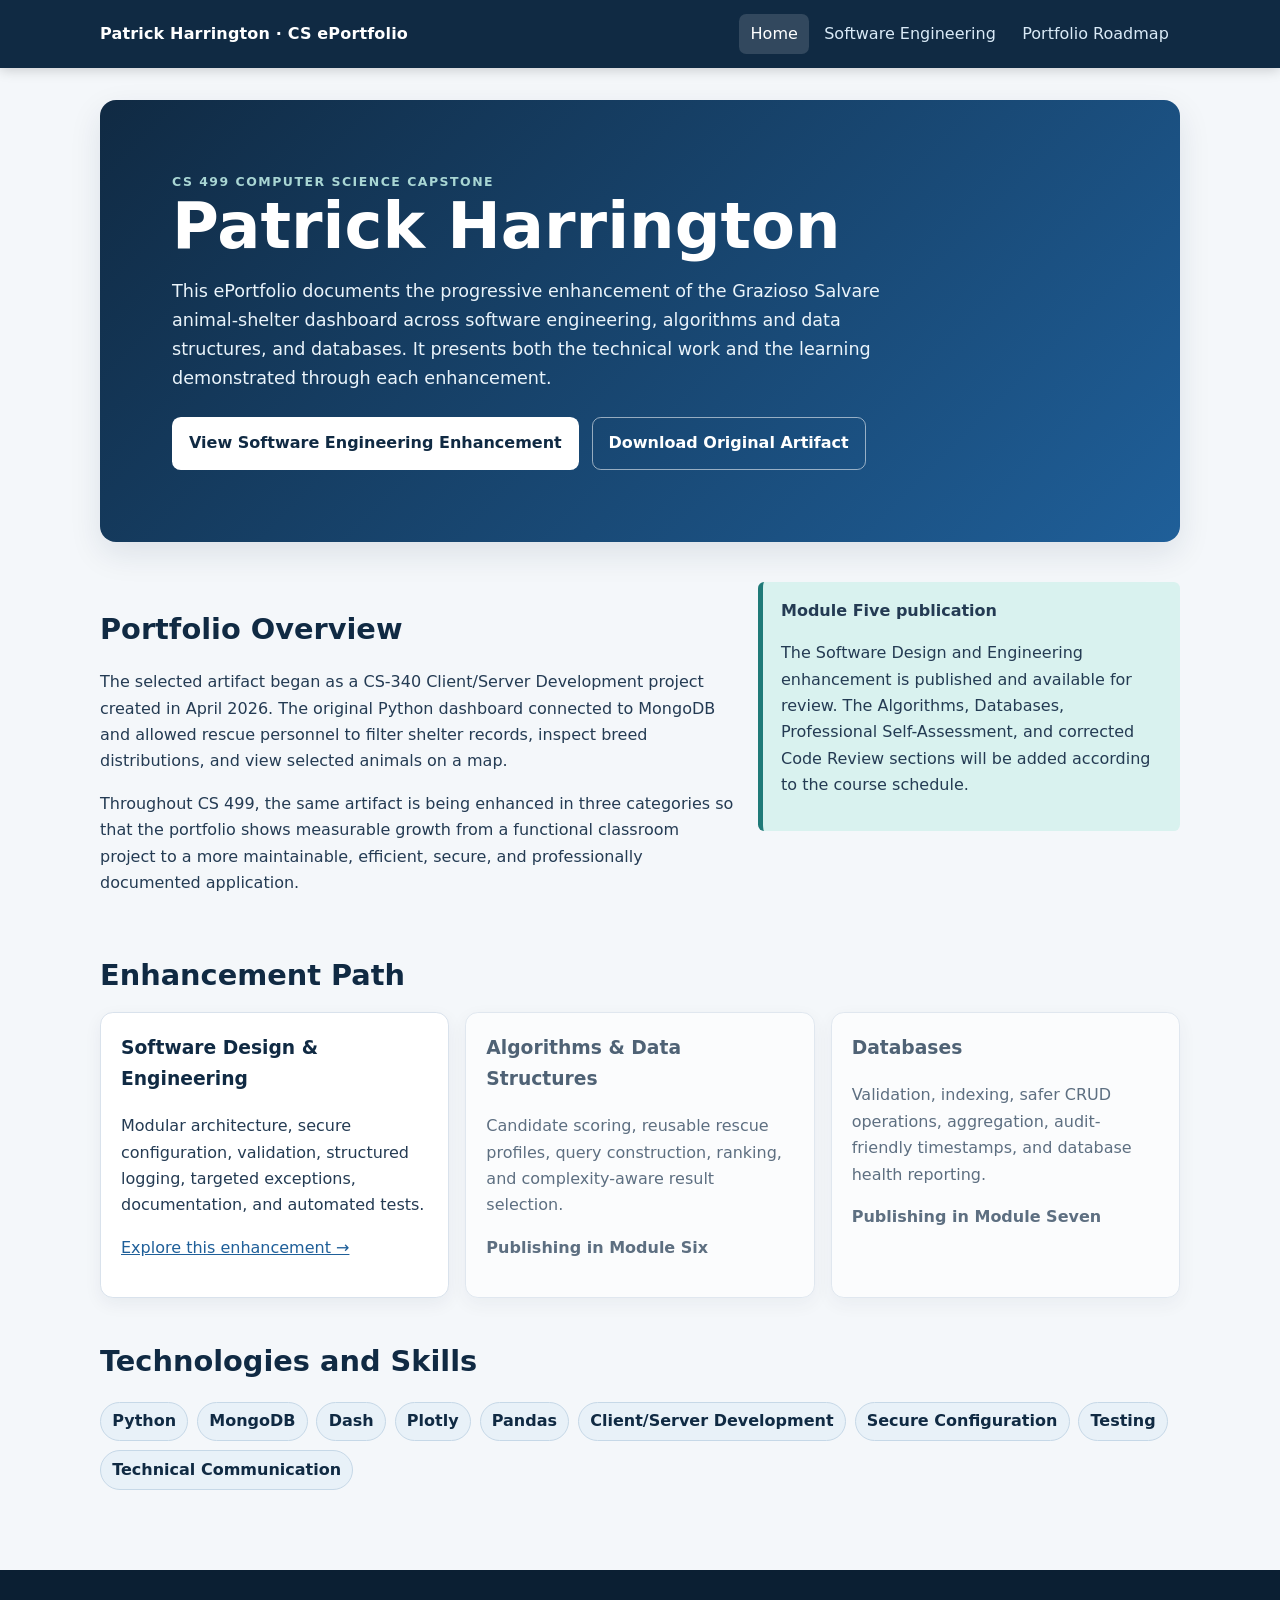
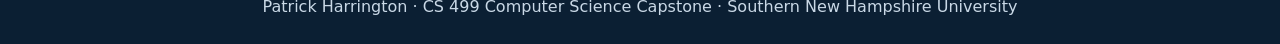
==== index.html @ 9d0bcb54 "Publish Software Design and Engineering enhancement" ====
<!doctype html>
<html lang="en">
<head>
  <meta charset="utf-8">
  <meta name="viewport" content="width=device-width, initial-scale=1">
  <meta name="description" content="Patrick Harrington's CS 499 Computer Science Capstone ePortfolio.">
  <title>Patrick Harrington | Computer Science ePortfolio</title>
  <link rel="stylesheet" href="styles.css">
</head>
<body>
<a class="skip-link" href="#main">Skip to main content</a>
<header class="site-header">
  <div class="nav-wrap">
    <a class="brand" href="index.html">Patrick Harrington · CS ePortfolio</a>
    <nav aria-label="Primary navigation">
      <a href="index.html" aria-current="page">Home</a>
      <a href="software-engineering.html">Software Engineering</a>
      <a href="#coming-soon">Portfolio Roadmap</a>
    </nav>
  </div>
</header>
<main id="main">
  <section class="hero">
    <div class="eyebrow">CS 499 Computer Science Capstone</div>
    <h1>Patrick Harrington</h1>
    <p>This ePortfolio documents the progressive enhancement of the Grazioso Salvare animal-shelter dashboard across software engineering, algorithms and data structures, and databases. It presents both the technical work and the learning demonstrated through each enhancement.</p>
    <div class="actions">
      <a class="button" href="software-engineering.html">View Software Engineering Enhancement</a>
      <a class="button secondary" href="downloads/Grazioso_Salvare_Original_Artifact.zip">Download Original Artifact</a>
    </div>
  </section>

  <section class="section two-col" aria-labelledby="portfolio-overview">
    <div>
      <h2 id="portfolio-overview">Portfolio Overview</h2>
      <p>The selected artifact began as a CS-340 Client/Server Development project created in April 2026. The original Python dashboard connected to MongoDB and allowed rescue personnel to filter shelter records, inspect breed distributions, and view selected animals on a map.</p>
      <p>Throughout CS 499, the same artifact is being enhanced in three categories so that the portfolio shows measurable growth from a functional classroom project to a more maintainable, efficient, secure, and professionally documented application.</p>
    </div>
    <aside class="callout" aria-label="Current publication status">
      <strong>Module Five publication</strong>
      <p>The Software Design and Engineering enhancement is published and available for review. The Algorithms, Databases, Professional Self-Assessment, and corrected Code Review sections will be added according to the course schedule.</p>
    </aside>
  </section>

  <section id="coming-soon" class="section" aria-labelledby="enhancement-path">
    <h2 id="enhancement-path">Enhancement Path</h2>
    <div class="grid">
      <article class="card">
        <h3>Software Design & Engineering</h3>
        <p>Modular architecture, secure configuration, validation, structured logging, targeted exceptions, documentation, and automated tests.</p>
        <p><a href="software-engineering.html">Explore this enhancement →</a></p>
      </article>
      <article class="card disabled">
        <h3>Algorithms & Data Structures</h3>
        <p>Candidate scoring, reusable rescue profiles, query construction, ranking, and complexity-aware result selection.</p>
        <p><strong>Publishing in Module Six</strong></p>
      </article>
      <article class="card disabled">
        <h3>Databases</h3>
        <p>Validation, indexing, safer CRUD operations, aggregation, audit-friendly timestamps, and database health reporting.</p>
        <p><strong>Publishing in Module Seven</strong></p>
      </article>
    </div>
  </section>

  <section class="section" aria-labelledby="skills-heading">
    <h2 id="skills-heading">Technologies and Skills</h2>
    <ul class="skill-list">
      <li>Python</li><li>MongoDB</li><li>Dash</li><li>Plotly</li><li>Pandas</li><li>Client/Server Development</li><li>Secure Configuration</li><li>Testing</li><li>Technical Communication</li>
    </ul>
  </section>
</main>
<footer class="site-footer">Patrick Harrington · CS 499 Computer Science Capstone · Southern New Hampshire University</footer>
</body>
</html>
---- styles.css ----
:root {
  --navy: #102a43;
  --blue: #1f5f99;
  --teal: #1f7a78;
  --ink: #243b53;
  --muted: #627d98;
  --surface: #ffffff;
  --soft: #f4f7fa;
  --line: #d9e2ec;
  --accent: #d9f2ef;
  --shadow: 0 12px 32px rgba(16, 42, 67, 0.10);
}
* { box-sizing: border-box; }
html { scroll-behavior: smooth; }
body {
  margin: 0;
  font-family: Inter, ui-sans-serif, system-ui, -apple-system, BlinkMacSystemFont, "Segoe UI", sans-serif;
  line-height: 1.65;
  color: var(--ink);
  background: var(--soft);
}
a { color: var(--blue); }
a:focus, button:focus { outline: 3px solid #f6c344; outline-offset: 3px; }
.skip-link { position: absolute; left: -9999px; top: 0; }
.skip-link:focus { left: 1rem; top: 1rem; z-index: 1000; background: #fff; padding: .75rem 1rem; }
.site-header { background: var(--navy); color: #fff; position: sticky; top: 0; z-index: 20; box-shadow: 0 2px 12px rgba(0,0,0,.18); }
.nav-wrap { max-width: 1120px; margin: auto; padding: .85rem 1.25rem; display: flex; align-items: center; justify-content: space-between; gap: 1rem; }
.brand { color: #fff; text-decoration: none; font-weight: 800; letter-spacing: .01em; }
nav { display: flex; flex-wrap: wrap; gap: .25rem; }
nav a { color: #d9eaf7; text-decoration: none; padding: .45rem .7rem; border-radius: .45rem; }
nav a:hover, nav a[aria-current="page"] { background: rgba(255,255,255,.14); color: #fff; }
main { max-width: 1120px; margin: auto; padding: 2rem 1.25rem 4rem; }
.hero { background: linear-gradient(135deg, var(--navy), var(--blue)); color: #fff; border-radius: 1rem; padding: clamp(2rem, 6vw, 4.5rem); box-shadow: var(--shadow); }
.hero h1 { margin: 0 0 .5rem; font-size: clamp(2.2rem, 6vw, 4rem); line-height: 1.05; }
.hero p { max-width: 760px; font-size: 1.1rem; color: #eaf4fb; }
.eyebrow { text-transform: uppercase; letter-spacing: .12em; font-size: .78rem; font-weight: 800; color: #a9d6d4; }
.actions { display: flex; flex-wrap: wrap; gap: .8rem; margin-top: 1.5rem; }
.button { display: inline-block; text-decoration: none; font-weight: 700; padding: .75rem 1rem; border-radius: .55rem; background: #fff; color: var(--navy); border: 1px solid transparent; }
.button.secondary { background: transparent; color: #fff; border-color: rgba(255,255,255,.55); }
.section { margin-top: 2.5rem; }
.section h2 { color: var(--navy); font-size: 1.8rem; margin-bottom: .75rem; }
.grid { display: grid; grid-template-columns: repeat(3, 1fr); gap: 1rem; }
.card { background: var(--surface); border: 1px solid var(--line); border-radius: .8rem; padding: 1.25rem; box-shadow: 0 6px 18px rgba(16,42,67,.06); }
.card h3 { margin-top: 0; color: var(--navy); }
.card.disabled { opacity: .72; }
.callout { background: var(--accent); border-left: 5px solid var(--teal); padding: 1rem 1.15rem; border-radius: .4rem; }
.two-col { display: grid; grid-template-columns: 1.2fr .8fr; gap: 1.5rem; align-items: start; }
.skill-list { display: flex; flex-wrap: wrap; gap: .55rem; padding: 0; list-style: none; }
.skill-list li { background: #e8f1f8; color: var(--navy); border: 1px solid #c6d8e7; border-radius: 999px; padding: .35rem .7rem; font-weight: 650; }
figure { margin: 0; }
.gallery { display: grid; grid-template-columns: repeat(3, 1fr); gap: 1rem; }
.gallery img { width: 100%; height: 220px; object-fit: cover; object-position: top; border-radius: .7rem; border: 1px solid var(--line); box-shadow: var(--shadow); }
figcaption { font-size: .9rem; color: var(--muted); margin-top: .45rem; }
.downloads { display: grid; grid-template-columns: repeat(3, 1fr); gap: .9rem; }
.download { background: #fff; border: 1px solid var(--line); border-radius: .7rem; padding: 1rem; }
.download strong { display: block; color: var(--navy); margin-bottom: .3rem; }
.narrative p { margin: 0 0 1rem; }
.narrative h3 { color: var(--navy); margin-top: 1.7rem; }
.site-footer { background: #0b1f33; color: #c9d8e6; padding: 1.5rem 1.25rem; text-align: center; }
.small { font-size: .92rem; color: var(--muted); }
@media (max-width: 820px) {
  .grid, .gallery, .downloads, .two-col { grid-template-columns: 1fr; }
  .site-header { position: static; }
  .nav-wrap { align-items: flex-start; flex-direction: column; }
  .gallery img { height: auto; }
}
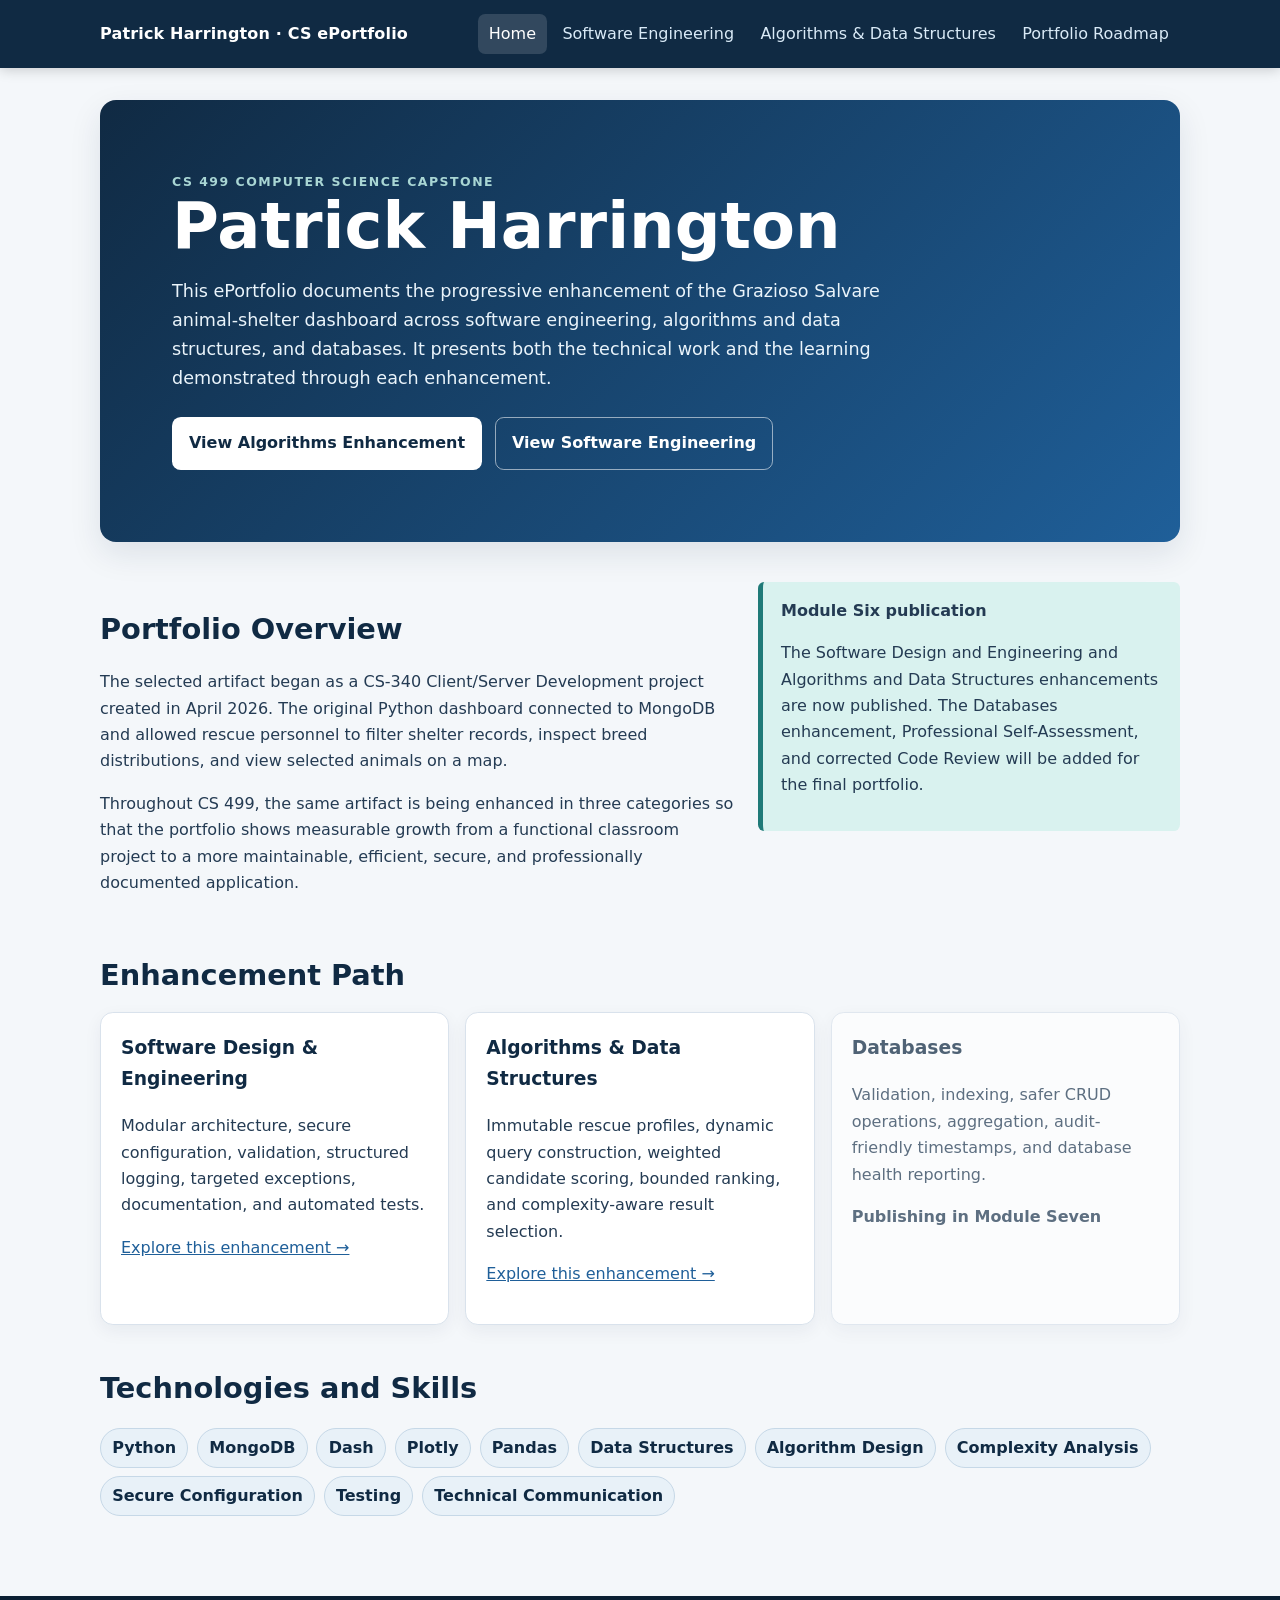
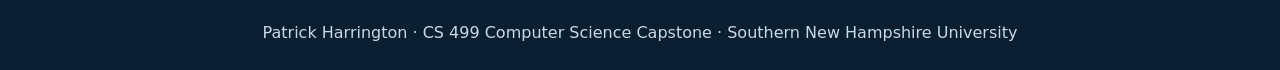
==== commit 1c2493e8: "Publish Algorithms and Data Structures enhancement" ====
--- a/index.html
+++ b/index.html
@@ -15,6 +15,7 @@
     <nav aria-label="Primary navigation">
       <a href="index.html" aria-current="page">Home</a>
       <a href="software-engineering.html">Software Engineering</a>
+      <a href="algorithms-data-structures.html">Algorithms & Data Structures</a>
       <a href="#coming-soon">Portfolio Roadmap</a>
     </nav>
   </div>
@@ -25,8 +26,8 @@
     <h1>Patrick Harrington</h1>
     <p>This ePortfolio documents the progressive enhancement of the Grazioso Salvare animal-shelter dashboard across software engineering, algorithms and data structures, and databases. It presents both the technical work and the learning demonstrated through each enhancement.</p>
     <div class="actions">
-      <a class="button" href="software-engineering.html">View Software Engineering Enhancement</a>
-      <a class="button secondary" href="downloads/Grazioso_Salvare_Original_Artifact.zip">Download Original Artifact</a>
+      <a class="button" href="algorithms-data-structures.html">View Algorithms Enhancement</a>
+      <a class="button secondary" href="software-engineering.html">View Software Engineering</a>
     </div>
   </section>
 
@@ -37,8 +38,8 @@
       <p>Throughout CS 499, the same artifact is being enhanced in three categories so that the portfolio shows measurable growth from a functional classroom project to a more maintainable, efficient, secure, and professionally documented application.</p>
     </div>
     <aside class="callout" aria-label="Current publication status">
-      <strong>Module Five publication</strong>
-      <p>The Software Design and Engineering enhancement is published and available for review. The Algorithms, Databases, Professional Self-Assessment, and corrected Code Review sections will be added according to the course schedule.</p>
+      <strong>Module Six publication</strong>
+      <p>The Software Design and Engineering and Algorithms and Data Structures enhancements are now published. The Databases enhancement, Professional Self-Assessment, and corrected Code Review will be added for the final portfolio.</p>
     </aside>
   </section>
 
@@ -50,10 +51,10 @@
         <p>Modular architecture, secure configuration, validation, structured logging, targeted exceptions, documentation, and automated tests.</p>
         <p><a href="software-engineering.html">Explore this enhancement →</a></p>
       </article>
-      <article class="card disabled">
+      <article class="card">
         <h3>Algorithms & Data Structures</h3>
-        <p>Candidate scoring, reusable rescue profiles, query construction, ranking, and complexity-aware result selection.</p>
-        <p><strong>Publishing in Module Six</strong></p>
+        <p>Immutable rescue profiles, dynamic query construction, weighted candidate scoring, bounded ranking, and complexity-aware result selection.</p>
+        <p><a href="algorithms-data-structures.html">Explore this enhancement →</a></p>
       </article>
       <article class="card disabled">
         <h3>Databases</h3>
@@ -66,7 +67,9 @@
   <section class="section" aria-labelledby="skills-heading">
     <h2 id="skills-heading">Technologies and Skills</h2>
     <ul class="skill-list">
-      <li>Python</li><li>MongoDB</li><li>Dash</li><li>Plotly</li><li>Pandas</li><li>Client/Server Development</li><li>Secure Configuration</li><li>Testing</li><li>Technical Communication</li>
+      <li>Python</li><li>MongoDB</li><li>Dash</li><li>Plotly</li><li>Pandas</li>
+      <li>Data Structures</li><li>Algorithm Design</li><li>Complexity Analysis</li>
+      <li>Secure Configuration</li><li>Testing</li><li>Technical Communication</li>
     </ul>
   </section>
 </main>
--- a/styles.css
+++ b/styles.css
@@ -64,3 +64,10 @@
   .nav-wrap { align-items: flex-start; flex-direction: column; }
   .gallery img { height: auto; }
 }
+
+
+code { font-family: ui-monospace, SFMono-Regular, Menlo, Monaco, Consolas, "Liberation Mono", monospace; background: #eef3f7; padding: .08rem .28rem; border-radius: .25rem; }
+.code-gallery { display: grid; grid-template-columns: repeat(2, minmax(0, 1fr)); gap: 1.25rem; }
+.code-gallery figure { background: #fff; border: 1px solid var(--line); border-radius: .8rem; padding: .9rem; box-shadow: 0 6px 18px rgba(16,42,67,.06); }
+.code-gallery img { display: block; width: 100%; height: auto; border-radius: .55rem; border: 1px solid #263449; }
+@media (max-width: 820px) { .code-gallery { grid-template-columns: 1fr; } }
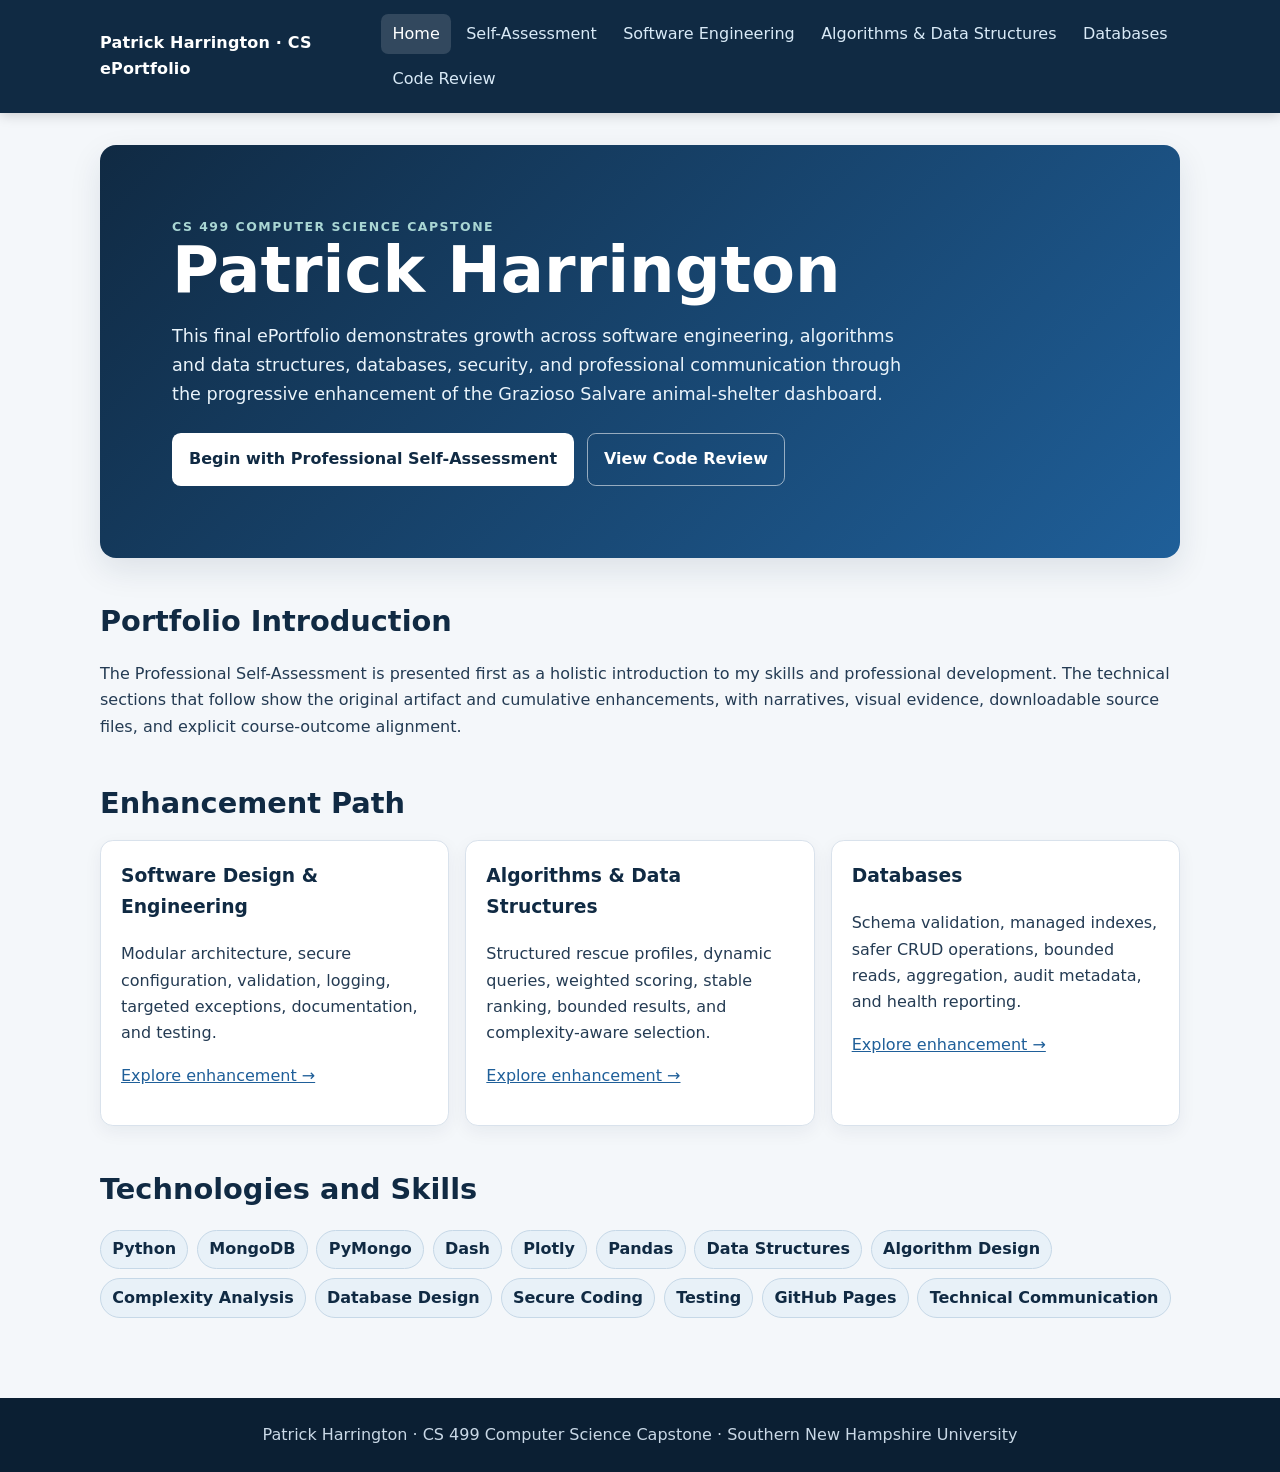
==== commit 71d57cb3: "Publish final CS 499 homepage Updated the ePortfolio to include a final self-assessment and addition" ====
--- a/index.html
+++ b/index.html
@@ -1,78 +1,15 @@
-<!doctype html>
-<html lang="en">
-<head>
-  <meta charset="utf-8">
-  <meta name="viewport" content="width=device-width, initial-scale=1">
-  <meta name="description" content="Patrick Harrington's CS 499 Computer Science Capstone ePortfolio.">
-  <title>Patrick Harrington | Computer Science ePortfolio</title>
-  <link rel="stylesheet" href="styles.css">
-</head>
-<body>
-<a class="skip-link" href="#main">Skip to main content</a>
-<header class="site-header">
-  <div class="nav-wrap">
-    <a class="brand" href="index.html">Patrick Harrington · CS ePortfolio</a>
-    <nav aria-label="Primary navigation">
-      <a href="index.html" aria-current="page">Home</a>
-      <a href="software-engineering.html">Software Engineering</a>
-      <a href="algorithms-data-structures.html">Algorithms & Data Structures</a>
-      <a href="#coming-soon">Portfolio Roadmap</a>
-    </nav>
-  </div>
-</header>
-<main id="main">
-  <section class="hero">
-    <div class="eyebrow">CS 499 Computer Science Capstone</div>
-    <h1>Patrick Harrington</h1>
-    <p>This ePortfolio documents the progressive enhancement of the Grazioso Salvare animal-shelter dashboard across software engineering, algorithms and data structures, and databases. It presents both the technical work and the learning demonstrated through each enhancement.</p>
-    <div class="actions">
-      <a class="button" href="algorithms-data-structures.html">View Algorithms Enhancement</a>
-      <a class="button secondary" href="software-engineering.html">View Software Engineering</a>
-    </div>
-  </section>
-
-  <section class="section two-col" aria-labelledby="portfolio-overview">
-    <div>
-      <h2 id="portfolio-overview">Portfolio Overview</h2>
-      <p>The selected artifact began as a CS-340 Client/Server Development project created in April 2026. The original Python dashboard connected to MongoDB and allowed rescue personnel to filter shelter records, inspect breed distributions, and view selected animals on a map.</p>
-      <p>Throughout CS 499, the same artifact is being enhanced in three categories so that the portfolio shows measurable growth from a functional classroom project to a more maintainable, efficient, secure, and professionally documented application.</p>
-    </div>
-    <aside class="callout" aria-label="Current publication status">
-      <strong>Module Six publication</strong>
-      <p>The Software Design and Engineering and Algorithms and Data Structures enhancements are now published. The Databases enhancement, Professional Self-Assessment, and corrected Code Review will be added for the final portfolio.</p>
-    </aside>
-  </section>
-
-  <section id="coming-soon" class="section" aria-labelledby="enhancement-path">
-    <h2 id="enhancement-path">Enhancement Path</h2>
-    <div class="grid">
-      <article class="card">
-        <h3>Software Design & Engineering</h3>
-        <p>Modular architecture, secure configuration, validation, structured logging, targeted exceptions, documentation, and automated tests.</p>
-        <p><a href="software-engineering.html">Explore this enhancement →</a></p>
-      </article>
-      <article class="card">
-        <h3>Algorithms & Data Structures</h3>
-        <p>Immutable rescue profiles, dynamic query construction, weighted candidate scoring, bounded ranking, and complexity-aware result selection.</p>
-        <p><a href="algorithms-data-structures.html">Explore this enhancement →</a></p>
-      </article>
-      <article class="card disabled">
-        <h3>Databases</h3>
-        <p>Validation, indexing, safer CRUD operations, aggregation, audit-friendly timestamps, and database health reporting.</p>
-        <p><strong>Publishing in Module Seven</strong></p>
-      </article>
-    </div>
-  </section>
-
-  <section class="section" aria-labelledby="skills-heading">
-    <h2 id="skills-heading">Technologies and Skills</h2>
-    <ul class="skill-list">
-      <li>Python</li><li>MongoDB</li><li>Dash</li><li>Plotly</li><li>Pandas</li>
-      <li>Data Structures</li><li>Algorithm Design</li><li>Complexity Analysis</li>
-      <li>Secure Configuration</li><li>Testing</li><li>Technical Communication</li>
-    </ul>
-  </section>
-</main>
-<footer class="site-footer">Patrick Harrington · CS 499 Computer Science Capstone · Southern New Hampshire University</footer>
-</body>
-</html>
+<!doctype html><html lang="en"><head><meta charset="utf-8"><meta name="viewport" content="width=device-width,initial-scale=1">
+<meta name="description" content="Patrick Harrington's final CS 499 Computer Science Capstone ePortfolio."><title>Patrick Harrington | Computer Science ePortfolio</title><link rel="stylesheet" href="styles.css"></head><body>
+<a class="skip-link" href="#main">Skip to main content</a><header class="site-header"><div class="nav-wrap"><a class="brand" href="index.html">Patrick Harrington · CS ePortfolio</a><nav>
+<a href="index.html" aria-current="page">Home</a><a href="self-assessment.html">Self-Assessment</a><a href="software-engineering.html">Software Engineering</a><a href="algorithms-data-structures.html">Algorithms & Data Structures</a><a href="databases.html">Databases</a><a href="code-review.html">Code Review</a></nav></div></header>
+<main id="main"><section class="hero"><div class="eyebrow">CS 499 Computer Science Capstone</div><h1>Patrick Harrington</h1>
+<p>This final ePortfolio demonstrates growth across software engineering, algorithms and data structures, databases, security, and professional communication through the progressive enhancement of the Grazioso Salvare animal-shelter dashboard.</p>
+<div class="actions"><a class="button" href="self-assessment.html">Begin with Professional Self-Assessment</a><a class="button secondary" href="code-review.html">View Code Review</a></div></section>
+<section class="section"><h2>Portfolio Introduction</h2><p>The Professional Self-Assessment is presented first as a holistic introduction to my skills and professional development. The technical sections that follow show the original artifact and cumulative enhancements, with narratives, visual evidence, downloadable source files, and explicit course-outcome alignment.</p></section>
+<section class="section"><h2>Enhancement Path</h2><div class="grid">
+<article class="card"><h3>Software Design & Engineering</h3><p>Modular architecture, secure configuration, validation, logging, targeted exceptions, documentation, and testing.</p><p><a href="software-engineering.html">Explore enhancement →</a></p></article>
+<article class="card"><h3>Algorithms & Data Structures</h3><p>Structured rescue profiles, dynamic queries, weighted scoring, stable ranking, bounded results, and complexity-aware selection.</p><p><a href="algorithms-data-structures.html">Explore enhancement →</a></p></article>
+<article class="card"><h3>Databases</h3><p>Schema validation, managed indexes, safer CRUD operations, bounded reads, aggregation, audit metadata, and health reporting.</p><p><a href="databases.html">Explore enhancement →</a></p></article>
+</div></section>
+<section class="section"><h2>Technologies and Skills</h2><ul class="skill-list"><li>Python</li><li>MongoDB</li><li>PyMongo</li><li>Dash</li><li>Plotly</li><li>Pandas</li><li>Data Structures</li><li>Algorithm Design</li><li>Complexity Analysis</li><li>Database Design</li><li>Secure Coding</li><li>Testing</li><li>GitHub Pages</li><li>Technical Communication</li></ul></section></main>
+<footer class="site-footer">Patrick Harrington · CS 499 Computer Science Capstone · Southern New Hampshire University</footer></body></html>
